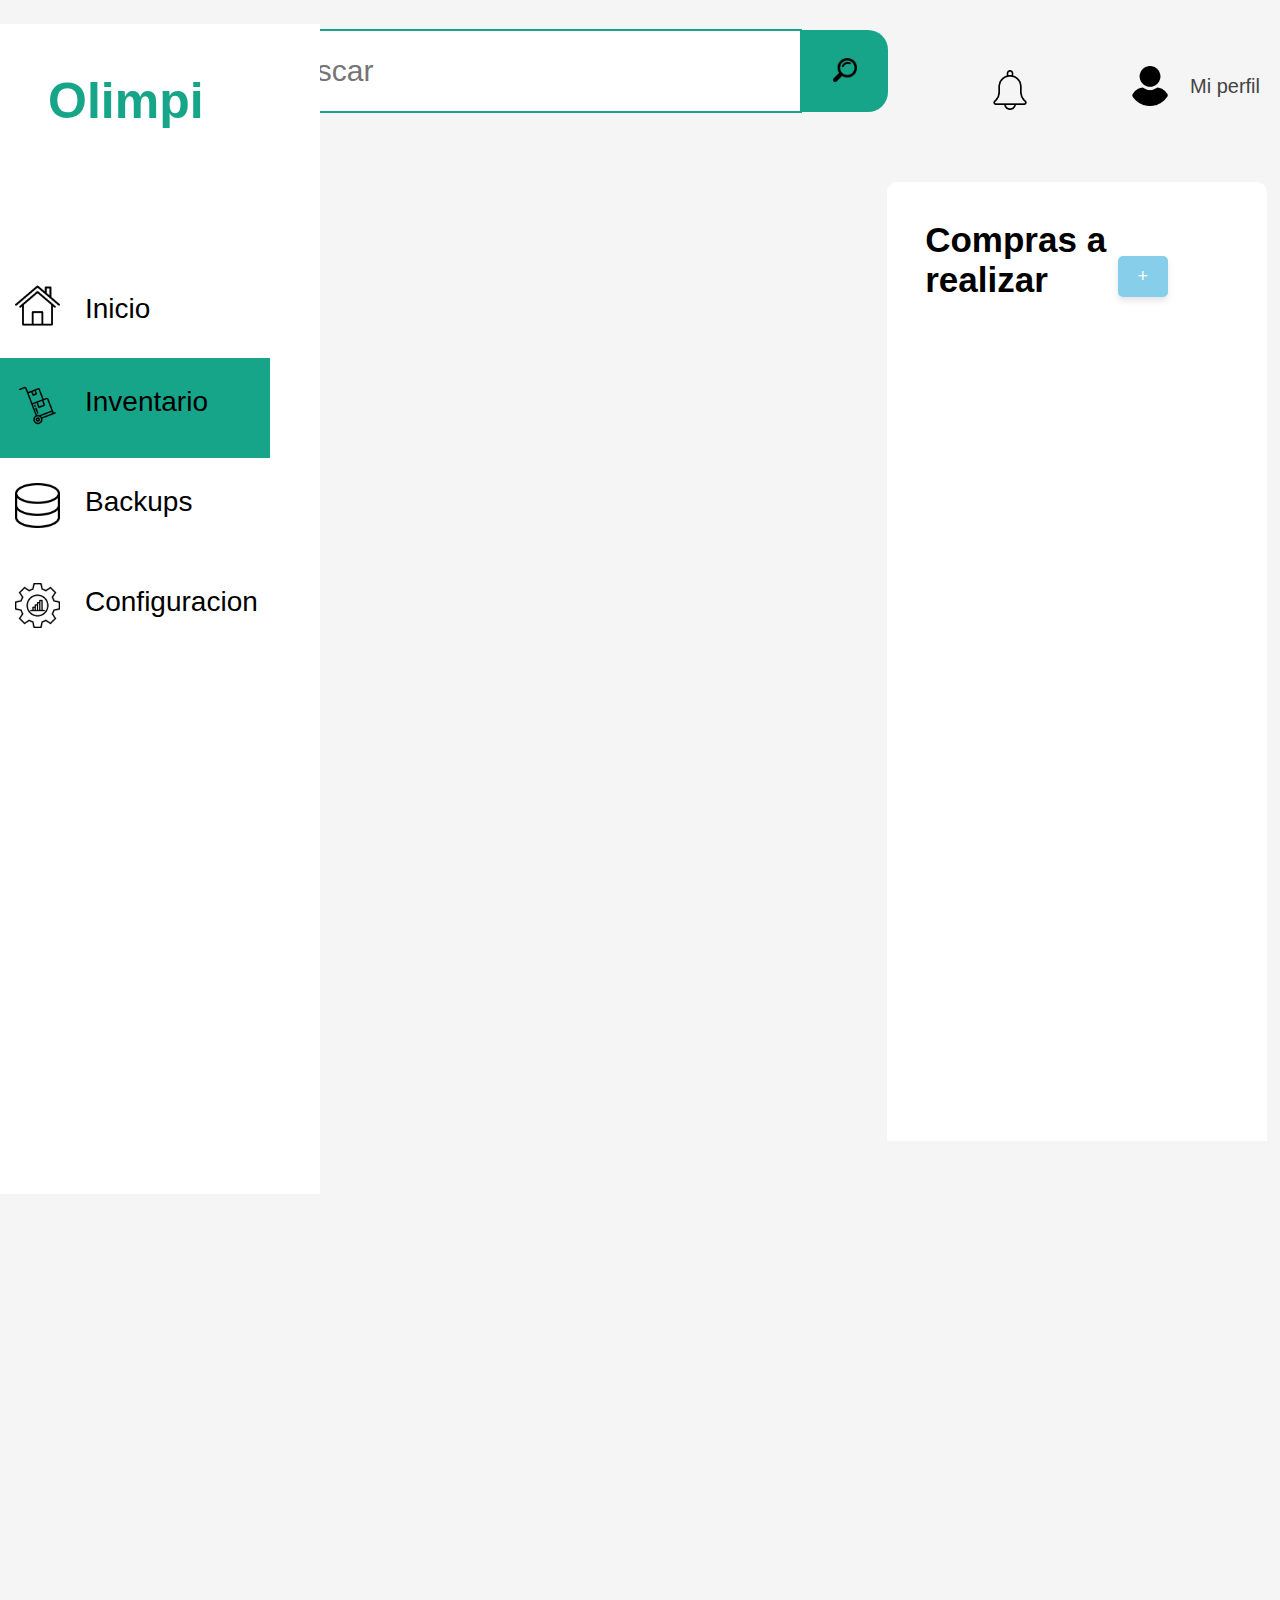
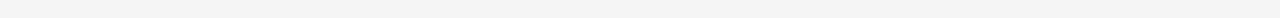
==== inventario.html @ fef25b00 "algoDelInventario" ====
<!DOCTYPE html>
<html lang="en">
<head>
    <meta charset="UTF-8">
    <meta name="viewport" content="width=device-width, initial-scale=1.0">
    <link rel="stylesheet" href="styles2.css">
    <title>Pagina Principal</title>
</head>
<body>
    <!-- Parte superior (barra de búsqueda y notificaciones) -->
    <div class="barraSuperior">
        
        <div class="buscador">
            <input type="text" placeholder="Buscar" class="inputBuscar">
            <button class="btnBuscar">
                <img src="img/lupa.png" alt="Buscar" class="iconoBuscar">
            </button>
        </div>
        
        <div class="opcionesDerecha">
            <img src="img/campana.png" alt="Notificaciones" class="iconoNotificaciones">
            <div class="perfil">
                <img src="img/usuario.png" alt="Perfil" class="iconoPerfil">
                <span class="textoPerfil">Mi perfil</span>
            </div>
        </div>
    </div>
    <!-- Parte de la izquierda -->
    <div class="pantallaIzquierda">
        <div>
            <h2 class="tituloPantallaIzquierda">Olimpi</h2>
            <!-- Opciones -->
            
            <section>
                <div class="Inicio">
                    <img class="CasaIcon" src="img/casa.png" alt="">
                    <p class="TextoInicio"> Inicio</p>
                </div>
            </section>

            <section>
                <div class="boxGeneral1">
                    <img class="IconGeneral" src="img/carro-de-la-carretilla.png" alt="">
                    <p class="TextoGeneral"> Inventario</p>
                </div>
            </section>

            <section>
                <div class="boxGeneral">
                    <img class="IconGeneral" src="img/base-de-datos.png" alt="">
                    <p class="TextoGeneral"> Backups</p>
                </div>
            </section>

            <section>
                <div class="boxGeneral">
                    <img class="IconGeneral" src="img/analitica.png" alt="">
                    <p class="TextoGeneral"> Configuracion</p>
                </div>
            </section>
        </div>
    </div>

    
            <!-- parte medio -->
    <div class="pantallaMedio">
        
    </div>
        <!-- fin parte medio -->
    <div class="pantallaDerecha">
        <div>
            <p class="tituloDerecha">Compras a <br> realizar</p>
            <button class="btnAgregarTarea">+</button>
        </div>

    </div>
</body>
</html>
---- styles2.css ----
body{
    background-color: whitesmoke;
    margin: 0%;
    padding: 0%;
    /* overflow: hidden; */
}

.pantallaIzquierda{
    background-color: white;
    height: 130vh;
    width: 320px;
    margin: 0%;
    padding: 0%;
    position: absolute;
    margin-top: -4.4%;
}

.tituloPantallaIzquierda{
    margin: 0%;
    padding: 0%;
    padding-top: 15%;
    padding-left: 15%;
    color: #17A589;
    font-size: 50px;
    font-family: sans-serif, Arial, Helvetica, sans-serif;
}

.tituloDerecha{
    margin: 0%;
    padding: 0%;
    padding-top: 10%;
    padding-left: 10%;
    color: black;
    font-size: 35px;
    font-weight: 700;
    font-family: sans-serif, Arial, Helvetica, sans-serif;
}

.Inicio{
    margin-top: 40%;
    height: 100px;
    width: 270px;
}

.TextoInicio{
    font-size:28px;
    font-family: sans-serif, Arial, Helvetica, sans-serif;
    padding-left: 85px;
    padding-top: 35px;
    
}

.CasaIcon{
    height: 45px;
    width: 45px;
    position: absolute;
    margin-top: 25px;
    margin-left: 15px;
}

.boxGeneral{
    height: 100px;
    width: 270px;
    background-color: white;
}

.boxGeneral1{
    height: 100px;
    width: 270px;
    background-color: #17A589;
}

.TextoGeneral{
    font-size:28px;
    font-family: sans-serif, Arial, Helvetica, sans-serif;
    padding-left: 85px;
    padding-bottom: 1000px;
    position: absolute;
}

.IconGeneral{
    height: 45px;
    width: 45px;
    position: absolute;
    margin-top: 25px;
    margin-left: 15px;
}

/* Estilo para la parte superior */
.barraSuperior {
    display: flex;
    align-items: center;
    height: 80px;
    padding: 0 20px;
    justify-content: space-between;
}

.tituloBarraSuperior {
    color: #17A589;
    font-size: 40px;
    font-family: sans-serif, Arial, Helvetica, sans-serif;
    margin: 0;
}

.buscador {
    padding-left: 20%;
    display: flex;
    align-items: center;
    width: 50%;
}

.inputBuscar {
    margin-top: 10%;
    width: 100%;
    height: 60px;
    padding: 10px;
    font-size: 30px;
    border-radius: 20px 0 0 20px;
    border: 2px solid #17A589;
    outline: none;
}

.btnBuscar {
    background-color: #17A589;
    border: none;
    padding: 10px;
    border-radius: 0 20px 20px 0;
    margin-top: 10%;
    height: 82.6px;
    width: 100px;
    cursor: pointer;
}

.iconoBuscar {
    height: 24px;
    width: 24px;
}

.opcionesDerecha {
    display: flex;
    align-items: center;
}

.iconoNotificaciones {
    height: 40px;
    width: 40px;
    margin-right: 100px;
    margin-top: 37%;
    cursor: pointer;
}

.perfil {
    display: flex;
    align-items: center;
    cursor: pointer;
}

.iconoPerfil {
    height: 40px;
    width: 40px;
    margin-right: 20px;
    margin-top: 70.8%;
    
}

.textoPerfil {
    margin-top: 70.8%;
    font-size: 20px;
    color: #444;
    font-family: sans-serif, Arial, Helvetica, sans-serif;
}

.pantallaDerecha{
    float: right;
    background-color: white;
    height: 106.5vh;
    width: 380px;
    border-top-right-radius: 10px;
    border-top-left-radius: 10px ;
    margin: 0%;
    margin-top: 8%;
    margin-right: 1%;
    padding: 0%;
}



.Especialidad{
    font-family: sans-serif, Arial, Helvetica, sans-serif;
    position: absolute;
    margin-top: -2%;
    margin-left: 6%;
    font-size: 15px;
    color: grey;
}

.btnAgregarTarea {
    position: absolute;
    margin-top: -3.5%;
    margin-left: 18%;
    background-color: #87CEEB; /* Fondo celeste */
    color: white; /* Texto en blanco */
    font-size: 18px; /* Tamaño del texto */
    font-family: Arial, sans-serif; /* Fuente */
    padding: 10px 20px; /* Espaciado interno */
    border: none; /* Sin borde */
    border-radius: 5px; /* Bordes redondeados */
    cursor: pointer; /* Cambia el cursor al pasar sobre el botón */
    box-shadow: 0px 4px 6px rgba(0, 0, 0, 0.1); /* Sombra */
    transition: background-color 0.3s ease; /* Efecto de transición suave */
}

.btnAgregarTarea:hover {
    background-color: #00BFFF; /* Cambia a un azul más intenso al pasar el mouse */
}


.pantallaMedio{
    position: absolute;
    height: 100%;
    width: 100%;
}

.tituloPrincipal{
    font-family: sans-serif, Arial, Helvetica, sans-serif;
    font-size: 40px;
    margin-top: 8%;
    margin-left: 20%;
}

.card{
    margin-left: 20%;
    height: 400px;
    width: 300px;
    background-color: white;
    border-radius: 10px;
}


.textoLetra{
    font-family: sans-serif, Arial, Helvetica, sans-serif;
}
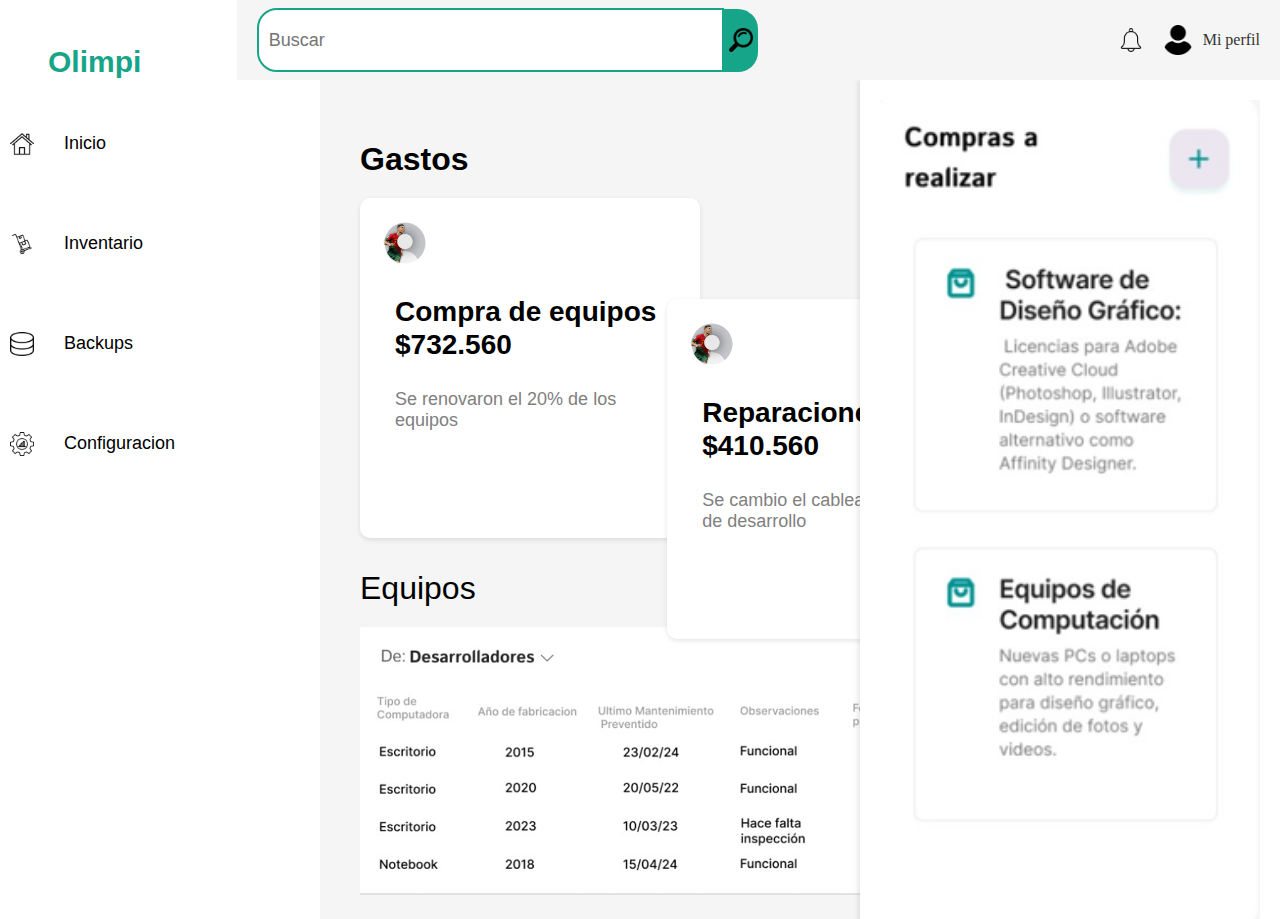
==== commit 3dc21adf: "inventarioLinaresSiTeDasCuentaNoDigasNadaJe" ====
--- a/inventario.html
+++ b/inventario.html
@@ -39,7 +39,7 @@
             </section>
 
             <section>
-                <div class="boxGeneral1">
+                <div class="boxGeneral">
                     <img class="IconGeneral" src="img/carro-de-la-carretilla.png" alt="">
                     <p class="TextoGeneral"> Inventario</p>
                 </div>
@@ -64,13 +64,34 @@
     
             <!-- parte medio -->
     <div class="pantallaMedio">
-        
+        <section>
+            <div>
+                <h1 class="tituloPrincipal">Gastos</h1>
+                <div class="card">
+                    <img class="iconEspecialistas" src="img/ronaldoperfil.jpg" alt="">
+                    <p class="TextoGeneral textCompra">Compra de equipos</p>
+                    <p class="TextoGeneral plata">$732.560</p>
+                    <p class="TextoGeneral textogris">Se renovaron el 20% de los equipos</p>
+                </div>
+            </div>
+        </section>
+        <section class="card2">
+            <div>
+                <div class="card">
+                    <img class="iconEspecialistas" src="img/ronaldoperfil.jpg" alt="">
+                    <p class="TextoGeneral textCompra">Reparaciones</p>
+                    <p class="TextoGeneral plata">$410.560</p>
+                    <p class="TextoGeneral textogris">Se cambio el cableado de la oficina de desarrollo</p>
+                </div>
+            </div>
+        </section>
+        <p class="tituloPrincipal">Equipos</p>
+        <img src="img/image2.png" alt="" style="height: 40%; width: 70%;">
     </div>
         <!-- fin parte medio -->
     <div class="pantallaDerecha">
         <div>
-            <p class="tituloDerecha">Compras a <br> realizar</p>
-            <button class="btnAgregarTarea">+</button>
+            <img src="img/image.png" alt="" style="height: 100%; width: 100%;">
         </div>
 
     </div>
--- a/styles2.css
+++ b/styles2.css
@@ -1,120 +1,38 @@
-body{
+/* General Body Settings */
+body {
     background-color: whitesmoke;
-    margin: 0%;
-    padding: 0%;
-    /* overflow: hidden; */
-}
-
-.pantallaIzquierda{
-    background-color: white;
-    height: 130vh;
-    width: 320px;
-    margin: 0%;
-    padding: 0%;
-    position: absolute;
-    margin-top: -4.4%;
-}
-
-.tituloPantallaIzquierda{
-    margin: 0%;
-    padding: 0%;
-    padding-top: 15%;
-    padding-left: 15%;
-    color: #17A589;
-    font-size: 50px;
-    font-family: sans-serif, Arial, Helvetica, sans-serif;
-}
-
-.tituloDerecha{
-    margin: 0%;
-    padding: 0%;
-    padding-top: 10%;
-    padding-left: 10%;
-    color: black;
-    font-size: 35px;
-    font-weight: 700;
-    font-family: sans-serif, Arial, Helvetica, sans-serif;
-}
-
-.Inicio{
-    margin-top: 40%;
-    height: 100px;
-    width: 270px;
-}
-
-.TextoInicio{
-    font-size:28px;
-    font-family: sans-serif, Arial, Helvetica, sans-serif;
-    padding-left: 85px;
-    padding-top: 35px;
-    
-}
-
-.CasaIcon{
-    height: 45px;
-    width: 45px;
-    position: absolute;
-    margin-top: 25px;
-    margin-left: 15px;
-}
-
-.boxGeneral{
-    height: 100px;
-    width: 270px;
-    background-color: white;
-}
-
-.boxGeneral1{
-    height: 100px;
-    width: 270px;
-    background-color: #17A589;
-}
-
-.TextoGeneral{
-    font-size:28px;
-    font-family: sans-serif, Arial, Helvetica, sans-serif;
-    padding-left: 85px;
-    padding-bottom: 1000px;
-    position: absolute;
-}
-
-.IconGeneral{
-    height: 45px;
-    width: 45px;
-    position: absolute;
-    margin-top: 25px;
-    margin-left: 15px;
-}
-
-/* Estilo para la parte superior */
+    margin: 0;
+    padding: 0;
+    overflow-x: hidden;
+}
+
+/* Barra Superior */
 .barraSuperior {
+    margin-left: 18.5%;
     display: flex;
     align-items: center;
     height: 80px;
     padding: 0 20px;
     justify-content: space-between;
-}
-
-.tituloBarraSuperior {
-    color: #17A589;
-    font-size: 40px;
-    font-family: sans-serif, Arial, Helvetica, sans-serif;
-    margin: 0;
+    position: fixed;
+    top: 0;
+    left: 0;
+    right: 0;
+    background-color: whitesmoke;
+    z-index: 1000;
 }
 
 .buscador {
-    padding-left: 20%;
     display: flex;
     align-items: center;
     width: 50%;
 }
 
 .inputBuscar {
-    margin-top: 10%;
     width: 100%;
-    height: 60px;
+    height: 40px;
     padding: 10px;
-    font-size: 30px;
+    font-size: 18px;
     border-radius: 20px 0 0 20px;
     border: 2px solid #17A589;
     outline: none;
@@ -123,12 +41,13 @@
 .btnBuscar {
     background-color: #17A589;
     border: none;
-    padding: 10px;
+    padding: 5px;
     border-radius: 0 20px 20px 0;
-    margin-top: 10%;
-    height: 82.6px;
-    width: 100px;
-    cursor: pointer;
+    height: 63px;
+    cursor: pointer;
+    display: flex;
+    align-items: center;
+    justify-content: center;
 }
 
 .iconoBuscar {
@@ -142,10 +61,9 @@
 }
 
 .iconoNotificaciones {
-    height: 40px;
-    width: 40px;
-    margin-right: 100px;
-    margin-top: 37%;
+    height: 24px; /* Ajustado */
+    width: 24px; /* Ajustado */
+    margin-right: 20px;
     cursor: pointer;
 }
 
@@ -156,87 +74,314 @@
 }
 
 .iconoPerfil {
-    height: 40px;
-    width: 40px;
-    margin-right: 20px;
-    margin-top: 70.8%;
-    
+    height: 30px; /* Ajustado */
+    width: 30px; /* Ajustado */
+    margin-right: 10px;
 }
 
 .textoPerfil {
-    margin-top: 70.8%;
-    font-size: 20px;
-    color: #444;
-    font-family: sans-serif, Arial, Helvetica, sans-serif;
-}
-
-.pantallaDerecha{
-    float: right;
-    background-color: white;
-    height: 106.5vh;
+    font-size: 16px; /* Ajustado */
+    color: #333;
+}
+
+/* Parte Izquierda */
+.pantallaIzquierda {
+    background-color: white;
+    height: 100vh;
+    width: 320px;
+    position: fixed;
+    top: 0%;
+    left: 0;
+    padding-top: 20px;
+    z-index: 900;
+    overflow-y: auto;
+}
+
+.tituloPantallaIzquierda {
+    padding-left: 15%;
+    color: #17A589;
+    font-size: 30px;
+    font-family: sans-serif, Arial, Helvetica, sans-serif;
+}
+
+.Inicio,
+.boxGeneral {
+    height: 60px; /* Ajustado */
+    width: 270px;
+    background-color: white;
+    padding: 10px;
+    margin-bottom: 20px;
+    display: flex;
+    align-items: center;
+    cursor: pointer;
+    transition: background-color 0.3s ease;
+}
+
+.Inicio:hover,
+.boxGeneral:hover {
+    background-color: #f1f1f1;
+}
+
+.TextoInicio,
+.TextoGeneral {
+    font-size: 18px;
+    font-family: sans-serif, Arial, Helvetica, sans-serif;
+    padding-left: 15px;
+}
+
+.CasaIcon,
+.IconGeneral {
+    height: 24px; /* Ajustado */
+    width: 24px; /* Ajustado */
+    margin-right: 15px;
+}
+
+/* Parte Medio */
+.pantallaMedio {
+    margin-left: 340px;
+    margin-top: 100px;
+    padding: 20px;
+    overflow-y: auto;
+}
+
+.tituloPrincipal {
+    font-family: sans-serif, Arial, Helvetica, sans-serif;
+    font-size: 32px; /* Ajustado */
+    margin-bottom: 20px;
+}
+
+.btnAgregarTicket {
+    position: absolute;
+    margin-top: -3%;
+    margin-left: 40%;
+    background-color: #87CEEB;
+    color: white;
+    font-size: 14px;
+    padding: 8px 16px;
+    border: none;
+    border-radius: 5px;
+    cursor: pointer;
+    transition: background-color 0.3s ease;
+    display: inline-block;
+    margin-bottom: 20px; /* Ajustado */
+}
+
+.btnAgregarTicket:hover {
+    background-color: #00BFFF;
+}
+
+.btnAgregarTarea{
+    margin-top: -13%;
+    margin-left: 50%;
+    position: absolute;
+    background-color: #87CEEB;
+    color: white;
+    font-size: 14px;
+    padding: 8px 16px;
+    border: none;
+    border-radius: 5px;
+    cursor: pointer;
+    transition: background-color 0.3s ease;
+    display: inline-block;
+    margin-bottom: 20px; /* Ajustado */
+}
+
+.btnAgregarTarea:hover {
+    background-color: #00BFFF;
+}
+
+.card {
+    height: 300px;
+    width: 300px;
+    margin-bottom: 20px;
+    padding: 20px;
+    background-color: white;
+    border-radius: 10px;
+    box-shadow: 0 2px 5px rgba(0, 0, 0, 0.1);
+}
+
+.iconEspecialistas {
+    height: 50px; /* Ajustado */
+    width: 50px; /* Ajustado */
+    border-radius: 50%;
+    margin-right: 10px;
+    display: inline-block;
+    vertical-align: middle;
+}
+
+.TextoUsua {
+    font-size: 18px; /* Ajustado */
+    font-weight: bold;
+    margin-top: 10px;
+    display: inline-block;
+    vertical-align: middle;
+}
+
+.TextoGmail {
+    font-size: 14px; /* Ajustado */
+    color: grey;
+    display: block;
+    margin-top: 5px;
+}
+
+.textoLetra {
+    font-size: 14px; /* Ajustado */
+    color: #333;
+    margin-top: 10px;
+}
+
+.textoCard {
+    font-weight: normal;
+}
+
+.textoError {
+    font-weight: bold;
+    color: red;
+}
+
+.btnAgregarEnable,
+.btnAgregarEnable2 {
+    background-color: #17A589;
+    color: white;
+    font-size: 14px;
+    padding: 8px 16px;
+    border: none;
+    border-radius: 5px;
+    cursor: pointer;
+    transition: background-color 0.3s ease;
+    display: inline-block;
+    margin-top: 10px;
+}
+
+.btnAgregarEnable2 {
+    background-color: #f39c12;
+}
+
+.btnAgregarEnable:hover,
+.btnAgregarEnable2:hover {
+    background-color: #16a085;
+}
+
+.btnAgregarEnable2:hover {
+    background-color: #e67e22;
+}
+
+/* Parte Derecha */
+.pantallaDerecha {
+    position: fixed;
+    right: 0;
+    top: 80px;
+    height: calc(100vh - 80px);
     width: 380px;
-    border-top-right-radius: 10px;
-    border-top-left-radius: 10px ;
-    margin: 0%;
-    margin-top: 8%;
-    margin-right: 1%;
+    background-color: white;
+    padding: 20px;
+    box-shadow: -2px 0 5px rgba(0, 0, 0, 0.1);
+    overflow-y: auto;
+}
+
+.tituloDerecha {
+    font-size: 25px;
+    font-weight: 700;
+    font-family: sans-serif, Arial, Helvetica, sans-serif;
+    margin-bottom: 20px;
+}
+
+.EspecialistasPefil {
+    display: flex;
+    flex-direction: column;
+}
+
+.iconEspecialistas2,
+.iconEspecialistas3 {
+    height: 50px; /* Ajustado */
+    width: 50px; /* Ajustado */
+    border-radius: 50%;
+    margin-right: 10px;
+    display: inline-block;
+    vertical-align: middle;
+}
+
+.nombreEspecialistas {
+    font-size: 16px; /* Ajustado */
+    margin-bottom: 5px;
+    display: inline-block;
+    vertical-align: middle;
+}
+
+.Especialidad {
+    font-size: 14px;
+    color: grey;
+    display: block;
+    margin-top: 5px;
+}
+
+.tareas {
+    margin-bottom: 20px;
+}
+
+.dias {
+    font-family: sans-serif, Arial, Helvetica, sans-serif;
+    font-size: 18px;
+    margin-bottom: 10px;
+}
+
+.boxReunion,
+.boxReunion2 {
+    margin-bottom: 10px;
+    padding: 15px;
+    background-color: #f3f3f3;
+    border-left: 5px solid;
+}
+
+.boxReunion {
+    border-color: aqua;
+}
+
+.boxReunion2 {
+    border-color: red;
+}
+
+.textoReunion,
+.textoHorario,
+.textoHorario2 {
+    font-family: sans-serif, Arial, Helvetica, sans-serif;
+    font-size: 14px;
+}
+
+.textCompra{
+    color: black;
+    font-family: sans-serif, Arial, Helvetica, sans-serif;
+    font-size: 28px;
+    font-weight: bold;
+}
+
+.plata{
+    margin-top: -9%;
+    color: black;
+    font-family: sans-serif, Arial, Helvetica, sans-serif;
+    font-size: 28px;
+    font-weight: bold;
+}
+
+.textogris{
+    color: gray;
+    font-family: sans-serif, Arial, Helvetica, sans-serif;
+    font-size: 18px;
+}
+
+.card2{
+    position: absolute;
+    margin-top: -20.3%;
+    margin-left: 24%;
+}
+
+.equipoDesarrollo{
+    height: 500px;
+    width: 67%;
     padding: 0%;
-}
-
-
-
-.Especialidad{
-    font-family: sans-serif, Arial, Helvetica, sans-serif;
-    position: absolute;
-    margin-top: -2%;
-    margin-left: 6%;
-    font-size: 15px;
-    color: grey;
-}
-
-.btnAgregarTarea {
-    position: absolute;
-    margin-top: -3.5%;
-    margin-left: 18%;
-    background-color: #87CEEB; /* Fondo celeste */
-    color: white; /* Texto en blanco */
-    font-size: 18px; /* Tamaño del texto */
-    font-family: Arial, sans-serif; /* Fuente */
-    padding: 10px 20px; /* Espaciado interno */
-    border: none; /* Sin borde */
-    border-radius: 5px; /* Bordes redondeados */
-    cursor: pointer; /* Cambia el cursor al pasar sobre el botón */
-    box-shadow: 0px 4px 6px rgba(0, 0, 0, 0.1); /* Sombra */
-    transition: background-color 0.3s ease; /* Efecto de transición suave */
-}
-
-.btnAgregarTarea:hover {
-    background-color: #00BFFF; /* Cambia a un azul más intenso al pasar el mouse */
-}
-
-
-.pantallaMedio{
-    position: absolute;
-    height: 100%;
-    width: 100%;
-}
-
-.tituloPrincipal{
-    font-family: sans-serif, Arial, Helvetica, sans-serif;
-    font-size: 40px;
-    margin-top: 8%;
-    margin-left: 20%;
-}
-
-.card{
-    margin-left: 20%;
-    height: 400px;
-    width: 300px;
+    margin-bottom: 0%;
+    padding: 0%;
     background-color: white;
     border-radius: 10px;
-}
-
-
-.textoLetra{
-    font-family: sans-serif, Arial, Helvetica, sans-serif;
-}
+    box-shadow: 0 2px 5px rgba(0, 0, 0, 0.1);
+}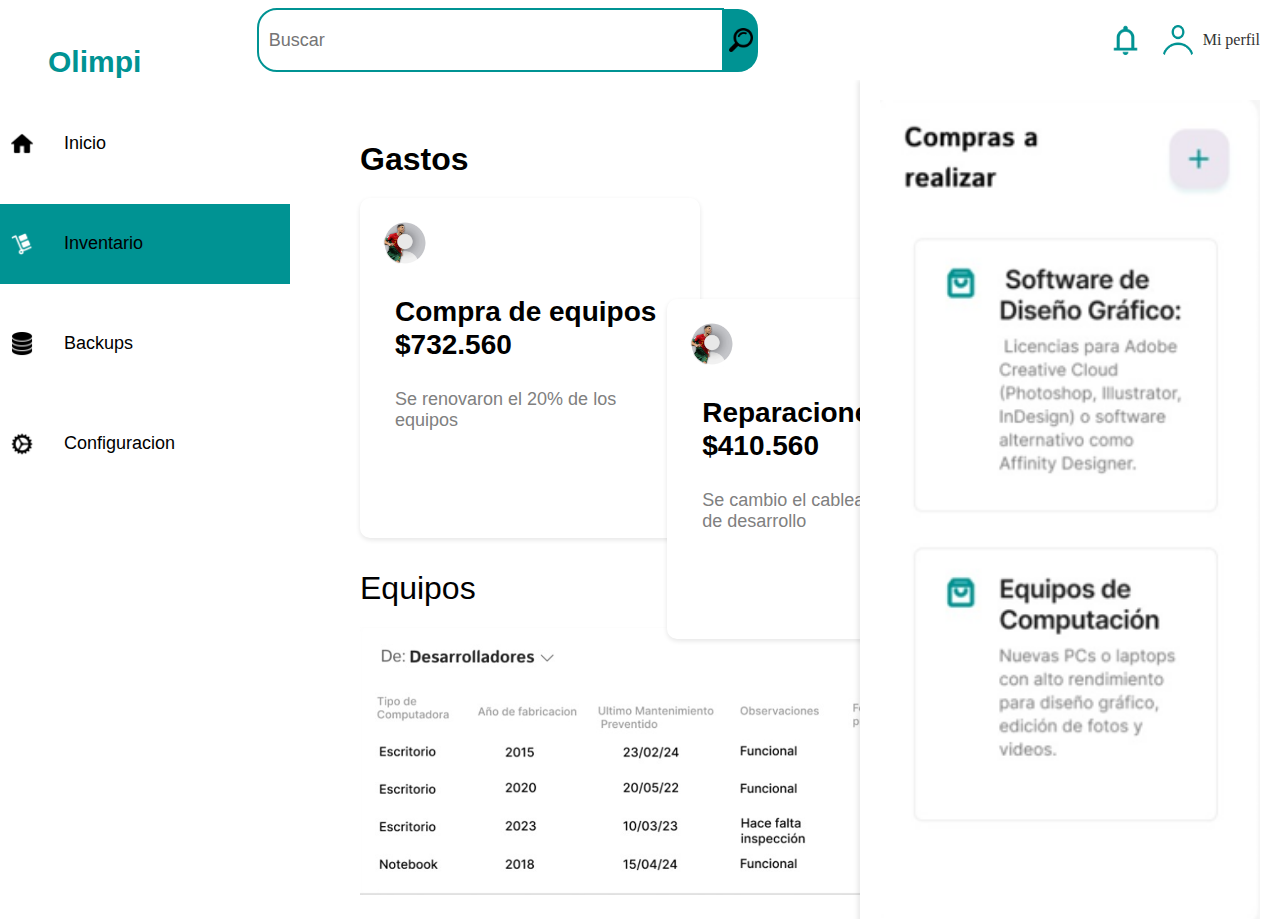
==== commit f5f86ba9: "iconosYpaletaDeColores" ====
--- a/inventario.html
+++ b/inventario.html
@@ -18,9 +18,9 @@
         </div>
         
         <div class="opcionesDerecha">
-            <img src="img/campana.png" alt="Notificaciones" class="iconoNotificaciones">
+            <img src="icons/notifications.png" alt="Notificaciones" class="iconoNotificaciones" style="height: 35px; width: 35px;">
             <div class="perfil">
-                <img src="img/usuario.png" alt="Perfil" class="iconoPerfil">
+                <img src="icons/Avatar_Placeholder.png" alt="Perfil" class="iconoPerfil">
                 <span class="textoPerfil">Mi perfil</span>
             </div>
         </div>
@@ -33,28 +33,28 @@
             
             <section>
                 <div class="Inicio">
-                    <img class="CasaIcon" src="img/casa.png" alt="">
+                    <img class="CasaIcon" src="icons/Home.png" alt="">
                     <p class="TextoInicio"> Inicio</p>
                 </div>
             </section>
 
             <section>
-                <div class="boxGeneral">
-                    <img class="IconGeneral" src="img/carro-de-la-carretilla.png" alt="">
+                <div class="boxGeneral2">
+                    <img class="IconGeneral" src="icons/inventarioBlanco.png" alt="">
                     <p class="TextoGeneral"> Inventario</p>
                 </div>
             </section>
 
             <section>
                 <div class="boxGeneral">
-                    <img class="IconGeneral" src="img/base-de-datos.png" alt="">
+                    <img class="IconGeneral" src="icons/Database.png" alt="">
                     <p class="TextoGeneral"> Backups</p>
                 </div>
             </section>
 
             <section>
                 <div class="boxGeneral">
-                    <img class="IconGeneral" src="img/analitica.png" alt="">
+                    <img class="IconGeneral" src="icons/Settings.png" alt="">
                     <p class="TextoGeneral"> Configuracion</p>
                 </div>
             </section>
--- a/styles2.css
+++ b/styles2.css
@@ -1,6 +1,6 @@
 /* General Body Settings */
 body {
-    background-color: whitesmoke;
+    background-color:  #ffffff;
     margin: 0;
     padding: 0;
     overflow-x: hidden;
@@ -18,7 +18,7 @@
     top: 0;
     left: 0;
     right: 0;
-    background-color: whitesmoke;
+    background-color: #ffffff;
     z-index: 1000;
 }
 
@@ -34,12 +34,12 @@
     padding: 10px;
     font-size: 18px;
     border-radius: 20px 0 0 20px;
-    border: 2px solid #17A589;
+    border: 2px solid #009393;
     outline: none;
 }
 
 .btnBuscar {
-    background-color: #17A589;
+    background-color: #009393;
     border: none;
     padding: 5px;
     border-radius: 0 20px 20px 0;
@@ -99,7 +99,7 @@
 
 .tituloPantallaIzquierda {
     padding-left: 15%;
-    color: #17A589;
+    color: #009393;
     font-size: 30px;
     font-family: sans-serif, Arial, Helvetica, sans-serif;
 }
@@ -117,10 +117,23 @@
     transition: background-color 0.3s ease;
 }
 
+.boxGeneral2{
+    height: 60px; /* Ajustado */
+    width: 270px;
+    background-color: #009393;
+    padding: 10px;
+    margin-bottom: 20px;
+    display: flex;
+    align-items: center;
+    cursor: pointer;
+    transition: background-color 0.3s ease;
+}
+
 .Inicio:hover,
 .boxGeneral:hover {
     background-color: #f1f1f1;
 }
+
 
 .TextoInicio,
 .TextoGeneral {
